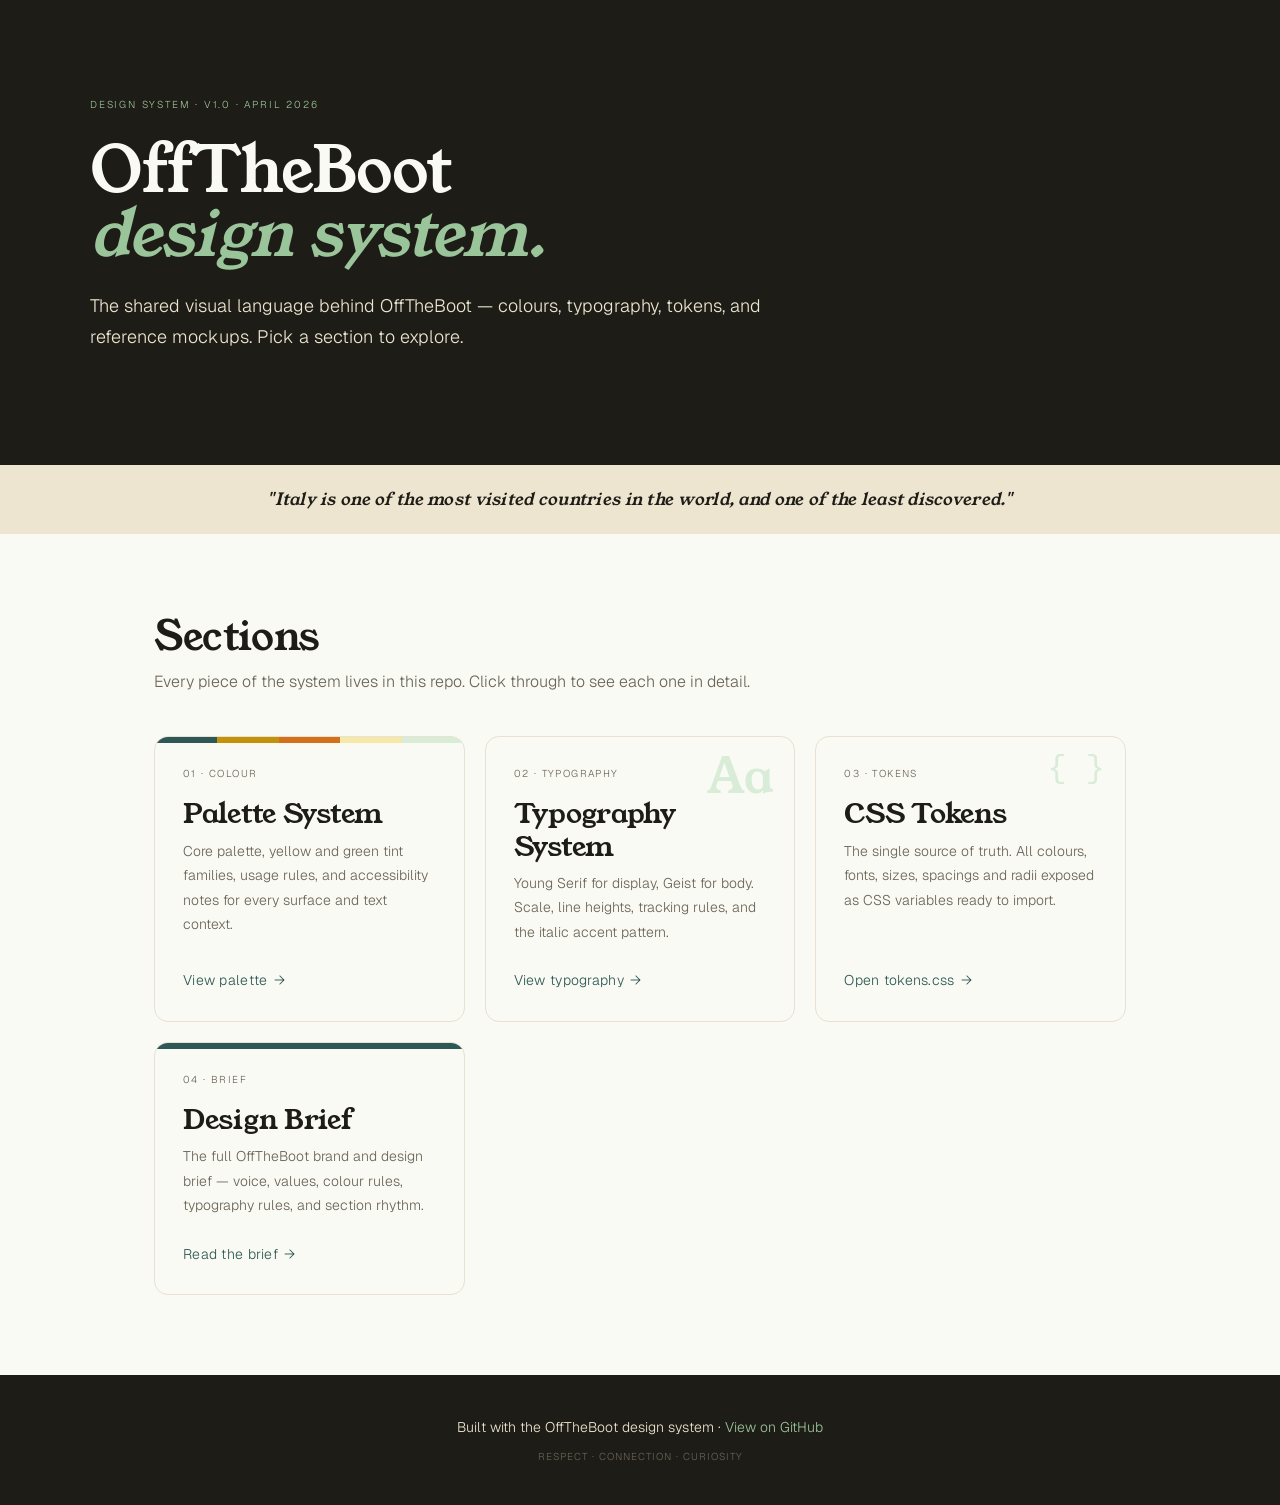
==== index.html @ 71ae461d "Add design system home page Simple landing page linking to palette, typography, tokens, and the desi" ====
<!DOCTYPE html>
<html lang="en">
<head>
<meta charset="UTF-8">
<meta name="viewport" content="width=device-width, initial-scale=1.0">
<title>OffTheBoot — Design System</title>
<link rel="stylesheet" href="tokens.css">
<style>
  *, *::before, *::after { box-sizing: border-box; margin: 0; padding: 0; }

  html { scroll-behavior: smooth; }

  body {
    font-family: var(--font-body);
    background: var(--color-bg);
    color: var(--color-ink);
    line-height: var(--lh-relaxed);
    font-size: var(--text-body);
    -webkit-font-smoothing: antialiased;
  }

  /* ── Header / Hero ── */
  .hero {
    background: var(--color-ink);
    color: var(--color-bg);
    padding: clamp(3rem, 8vw, 6rem) clamp(1.5rem, 5vw, 4rem) clamp(4rem, 10vw, 7rem);
  }

  .hero-inner {
    max-width: 1100px;
    margin: 0 auto;
  }

  .eyebrow {
    font-family: var(--font-body);
    font-size: var(--text-xs);
    text-transform: uppercase;
    letter-spacing: 0.18em;
    color: var(--color-green-meadow);
    margin-bottom: 1.5rem;
  }

  .hero h1 {
    font-family: var(--font-display);
    font-weight: 400;
    font-size: clamp(2.5rem, 6vw, var(--text-hero));
    line-height: var(--lh-tight);
    letter-spacing: -0.02em;
    margin-bottom: 1.5rem;
  }

  .hero h1 em {
    font-style: italic;
    color: var(--color-green-meadow);
  }

  .hero p {
    max-width: 60ch;
    color: var(--color-parchment);
    font-size: 1.125rem;
    line-height: var(--lh-relaxed);
  }

  /* ── Tagline strip ── */
  .strip {
    background: var(--color-parchment);
    padding: 1.25rem 1.5rem;
    text-align: center;
    font-size: var(--text-ui);
    color: var(--color-ink);
    letter-spacing: 0.02em;
  }

  .strip em {
    font-family: var(--font-display);
    font-style: italic;
    font-size: 1.05rem;
  }

  /* ── Sections grid ── */
  main {
    max-width: 1100px;
    margin: 0 auto;
    padding: clamp(3rem, 7vw, 5rem) clamp(1.5rem, 5vw, 4rem);
  }

  .section-head {
    margin-bottom: 2.5rem;
  }

  .section-head h2 {
    font-family: var(--font-display);
    font-weight: 400;
    font-size: var(--text-h1);
    line-height: var(--lh-snug);
    letter-spacing: -0.01em;
    margin-bottom: 0.5rem;
  }

  .section-head p {
    color: var(--color-muted);
    max-width: 60ch;
  }

  .grid {
    display: grid;
    grid-template-columns: repeat(auto-fill, minmax(280px, 1fr));
    gap: 1.25rem;
  }

  .card {
    display: flex;
    flex-direction: column;
    padding: 1.75rem;
    background: var(--color-bg);
    border: 1px solid var(--color-border);
    border-radius: 14px;
    color: inherit;
    text-decoration: none;
    transition: transform 0.18s ease, border-color 0.18s ease, background 0.18s ease;
    position: relative;
    overflow: hidden;
    min-height: 200px;
  }

  .card:hover {
    transform: translateY(-2px);
    border-color: var(--color-border-strong);
    background: #fff;
  }

  .card-tag {
    font-size: var(--text-xs);
    text-transform: uppercase;
    letter-spacing: 0.14em;
    color: var(--color-muted);
    margin-bottom: 1rem;
  }

  .card h3 {
    font-family: var(--font-display);
    font-weight: 400;
    font-size: var(--text-h2);
    line-height: var(--lh-snug);
    letter-spacing: -0.01em;
    margin-bottom: 0.5rem;
  }

  .card p {
    color: var(--color-muted);
    font-size: var(--text-ui);
    line-height: var(--lh-relaxed);
    margin-bottom: 1.5rem;
    flex-grow: 1;
  }

  .card-link {
    font-size: var(--text-ui);
    color: var(--color-primary);
    letter-spacing: 0.02em;
    display: inline-flex;
    align-items: center;
    gap: 0.4rem;
  }

  .card-link::after {
    content: "→";
    transition: transform 0.18s ease;
  }

  .card:hover .card-link::after {
    transform: translateX(3px);
  }

  /* Card swatches as visual accent */
  .card--palette::before {
    content: "";
    position: absolute;
    top: 0; left: 0; right: 0;
    height: 6px;
    background: linear-gradient(
      90deg,
      var(--color-primary) 0%,
      var(--color-primary) 20%,
      var(--color-accent) 20%,
      var(--color-accent) 40%,
      var(--color-cta) 40%,
      var(--color-cta) 60%,
      var(--color-yellow-wheat) 60%,
      var(--color-yellow-wheat) 80%,
      var(--color-green-sage) 80%,
      var(--color-green-sage) 100%
    );
  }

  .card--typography::before {
    content: "Aa";
    position: absolute;
    top: 1rem; right: 1.25rem;
    font-family: var(--font-display);
    font-size: 3rem;
    color: var(--color-green-sage);
    line-height: 1;
  }

  .card--mockup::before {
    content: "";
    position: absolute;
    top: 0; left: 0; right: 0;
    height: 6px;
    background: var(--color-cta);
  }

  .card--brief::before {
    content: "";
    position: absolute;
    top: 0; left: 0; right: 0;
    height: 6px;
    background: var(--color-primary);
  }

  .card--tokens::before {
    content: "{ }";
    position: absolute;
    top: 1rem; right: 1.25rem;
    font-family: ui-monospace, SFMono-Regular, Menlo, monospace;
    font-size: 2rem;
    color: var(--color-green-sage);
    line-height: 1;
  }

  /* ── Footer ── */
  footer {
    background: var(--color-ink);
    color: var(--color-parchment);
    padding: 2.5rem 1.5rem;
    text-align: center;
    font-size: var(--text-ui);
  }

  footer a {
    color: var(--color-green-meadow);
    text-decoration: none;
  }

  footer a:hover { text-decoration: underline; }

  footer .muted {
    color: var(--color-muted);
    display: block;
    margin-top: 0.5rem;
    font-size: var(--text-xs);
    letter-spacing: 0.1em;
    text-transform: uppercase;
  }
</style>
</head>
<body>

  <header class="hero">
    <div class="hero-inner">
      <div class="eyebrow">Design System · v1.0 · April 2026</div>
      <h1>OffTheBoot<br><em>design system.</em></h1>
      <p>The shared visual language behind OffTheBoot — colours, typography, tokens, and reference mockups. Pick a section to explore.</p>
    </div>
  </header>

  <div class="strip">
    <em>"Italy is one of the most visited countries in the world, and one of the least discovered."</em>
  </div>

  <main>
    <div class="section-head">
      <h2>Sections</h2>
      <p>Every piece of the system lives in this repo. Click through to see each one in detail.</p>
    </div>

    <div class="grid">

      <a class="card card--palette" href="palette_system.html">
        <span class="card-tag">01 · Colour</span>
        <h3>Palette System</h3>
        <p>Core palette, yellow and green tint families, usage rules, and accessibility notes for every surface and text context.</p>
        <span class="card-link">View palette</span>
      </a>

      <a class="card card--typography" href="typography_system.html">
        <span class="card-tag">02 · Typography</span>
        <h3>Typography System</h3>
        <p>Young Serif for display, Geist for body. Scale, line heights, tracking rules, and the italic accent pattern.</p>
        <span class="card-link">View typography</span>
      </a>

      <a class="card card--tokens" href="tokens.css">
        <span class="card-tag">03 · Tokens</span>
        <h3>CSS Tokens</h3>
        <p>The single source of truth. All colours, fonts, sizes, spacings and radii exposed as CSS variables ready to import.</p>
        <span class="card-link">Open tokens.css</span>
      </a>

      <a class="card card--brief" href="offtheboot-design-brief.md">
        <span class="card-tag">04 · Brief</span>
        <h3>Design Brief</h3>
        <p>The full OffTheBoot brand and design brief — voice, values, colour rules, typography rules, and section rhythm.</p>
        <span class="card-link">Read the brief</span>
      </a>

    </div>
  </main>

  <footer>
    Built with the OffTheBoot design system · <a href="https://github.com/cesarebed/boot-design-system">View on GitHub</a>
    <span class="muted">Respect · Connection · Curiosity</span>
  </footer>

</body>
</html>
---- tokens.css ----
/* ============================================================
   OffTheBoot — Design System Tokens v1.0
   Last updated: April 2026
   
   USAGE RULES:
   - Always use variables. Never hardcode hex values, font names,
     sizes, or spacing values directly in component files.
   - Changes to this file propagate automatically across the
     entire site. To update a colour, font, or spacing value,
     change it here only.
   - For Tailwind CSS: reference these via arbitrary values
     e.g. bg-[var(--color-primary)] or use the tailwind.config
     extensions below.
   ============================================================ */

@import url('https://fonts.googleapis.com/css2?family=Young+Serif:ital@0;1&family=Geist:wght@300;400;500;600;700&display=swap');

:root {

  /* ----------------------------------------------------------
     COLOURS — Core palette
     ---------------------------------------------------------- */

  --color-primary:        #2E5855;   /* Forest Teal — navbar, hero bg, primary buttons, footer accents */
  --color-accent:         #C4920A;   /* Stone Gold  — price/duration badges ONLY. Never as text on white */
  --color-cta:            #D4701A;   /* Terracotta  — primary CTA buttons ONLY. One per section max */
  --color-ink:            #1E1C16;   /* Ink         — all body text, headings, dark section backgrounds */
  --color-parchment:      #EDE5D0;   /* Parchment   — tagline strip, alternate surfaces, borders */
  --color-bg:             #FAFAF4;   /* Warm White  — page background. NEVER use pure #ffffff */
  --color-muted:          #6B6457;   /* Muted Ink   — secondary text, meta, placeholders */
  --color-border:         #E8E0D0;   /* Light border — card borders, dividers */
  --color-border-strong:  #DDD5C2;   /* Strong border — section dividers, input borders */

  /* ----------------------------------------------------------
     COLOURS — Yellow tints (backgrounds only, never as text)
     ---------------------------------------------------------- */

  --color-yellow-butter:  #FDF5CC;   /* Lightest — newsletter sections, subtle highlights */
  --color-yellow-straw:   #F8EDA0;   /* Light    — journal/blog section backgrounds */
  --color-yellow-wheat:   #F5E8A8;   /* Mid      — itinerary sections, CTA areas. Primary yellow bg */
  --color-yellow-pollen:  #EDD878;   /* Saturated — attention banners, featured callouts only */

  /* ----------------------------------------------------------
     COLOURS — Green tints (backgrounds only, never as text)
     ---------------------------------------------------------- */

  --color-green-mist:     #EAF3EC;   /* Lightest — category/style badge backgrounds */
  --color-green-sage:     #D8ECD8;   /* Light    — values/features section backgrounds */
  --color-green-fern:     #C0DEC0;   /* Mid      — card image placeholders, decorative elements */
  --color-green-meadow:   #9AC49A;   /* Saturated — graphic accents, hero italic accent colour */

  /* ----------------------------------------------------------
     TYPOGRAPHY — Families
     ---------------------------------------------------------- */

  --font-display:   'Young Serif', Georgia, serif;
  --font-body:      'Geist', system-ui, -apple-system, sans-serif;

  /* ----------------------------------------------------------
     TYPOGRAPHY — Scale
     Use clamp() in components for fluid sizing where needed.
     ---------------------------------------------------------- */

  --text-hero:      4rem;       /* 64px — hero display. One use per page */
  --text-h1:        2.5rem;     /* 40px — major section headings */
  --text-h2:        1.75rem;    /* 28px — sub-section, card titles, blog post titles */
  --text-h3:        1.25rem;    /* 20px — accent headings, always italic, always Forest Teal */
  --text-body:      1rem;       /* 16px — all body copy */
  --text-ui:        0.875rem;   /* 14px — nav links, UI elements, card metadata */
  --text-label:     0.75rem;    /* 12px — button text, overlines */
  --text-xs:        0.625rem;   /* 10px — section eyebrows, badge text, timestamps */

  /* ----------------------------------------------------------
     TYPOGRAPHY — Line heights
     ---------------------------------------------------------- */

  --lh-tight:       1.0;        /* Hero display titles */
  --lh-snug:        1.15;       /* H1, H2, section titles */
  --lh-normal:      1.5;        /* UI elements, nav */
  --lh-relaxed:     1.75;       /* Body copy, descriptions */
  --lh-loose:       1.9;        /* Blog post body, long-form */

  /* ----------------------------------------------------------
     TYPOGRAPHY — Letter spacing
     ---------------------------------------------------------- */

  --ls-tight:       -0.02em;    /* Hero, H1 — tighten large Young Serif */
  --ls-snug:        -0.01em;    /* H2 — slight tightening */
  --ls-normal:      0em;        /* Body, UI — default */
  --ls-wide:        0.10em;     /* Button labels, CTA text */
  --ls-wider:       0.16em;     /* Eyebrows, section labels, small uppercase */
  --ls-widest:      0.20em;     /* Hero eyebrow overlines */

  /* ----------------------------------------------------------
     TYPOGRAPHY — Font weights (Geist only)
     Young Serif is always weight 400 — no exceptions.
     ---------------------------------------------------------- */

  --fw-light:       300;        /* Body text, descriptions, footer links */
  --fw-regular:     400;        /* Nav links, general UI text */
  --fw-medium:      500;        /* Card metadata, secondary UI */
  --fw-semibold:    600;        /* Buttons, emphasis text */
  --fw-bold:        700;        /* Labels, badges, eyebrows */

  /* ----------------------------------------------------------
     SPACING — Consistent vertical rhythm
     ---------------------------------------------------------- */

  --space-1:        0.25rem;    /*  4px */
  --space-2:        0.5rem;     /*  8px */
  --space-3:        0.75rem;    /* 12px */
  --space-4:        1rem;       /* 16px */
  --space-5:        1.25rem;    /* 20px */
  --space-6:        1.5rem;     /* 24px */
  --space-8:        2rem;       /* 32px */
  --space-10:       2.5rem;     /* 40px */
  --space-12:       3rem;       /* 48px */
  --space-16:       4rem;       /* 64px */
  --space-20:       5rem;       /* 80px */
  --space-24:       6rem;       /* 96px */

  /* ----------------------------------------------------------
     LAYOUT
     ---------------------------------------------------------- */

  --container-max:  1120px;     /* Max width for .container */
  --container-px:   2.5rem;     /* Horizontal padding on .container */
  --navbar-height:  60px;       /* Fixed navbar height */

  /* ----------------------------------------------------------
     BORDERS & RADIUS
     ---------------------------------------------------------- */

  --radius-sm:      3px;        /* Buttons, badges, tags */
  --radius-md:      4px;        /* Cards, inputs */
  --radius-lg:      8px;        /* Larger cards, modals */
  --radius-xl:      12px;       /* Feature blocks */

  /* ----------------------------------------------------------
     SHADOWS
     ---------------------------------------------------------- */

  --shadow-sm:      0 2px 8px rgba(30, 28, 22, 0.06);
  --shadow-md:      0 6px 24px rgba(30, 28, 22, 0.08);
  --shadow-lg:      0 12px 40px rgba(30, 28, 22, 0.10);
  --shadow-float:   0 4px 24px rgba(30, 28, 22, 0.12);  /* Floating cards */

  /* ----------------------------------------------------------
     TRANSITIONS
     ---------------------------------------------------------- */

  --transition-fast:    0.12s ease;
  --transition-normal:  0.18s ease;
  --transition-slow:    0.28s ease;

}

/* ============================================================
   BASE STYLES
   ============================================================ */

*,
*::before,
*::after {
  box-sizing: border-box;
  margin: 0;
  padding: 0;
}

html {
  scroll-behavior: smooth;
  -webkit-text-size-adjust: 100%;
}

body {
  font-family: var(--font-body);
  font-weight: var(--fw-light);
  font-size: var(--text-body);
  line-height: var(--lh-relaxed);
  color: var(--color-ink);
  background-color: var(--color-bg);
  -webkit-font-smoothing: antialiased;
  -moz-osx-font-smoothing: grayscale;
}

/* All headings use the display font */
h1, h2, h3, h4, h5, h6 {
  font-family: var(--font-display);
  font-weight: 400;             /* Young Serif has one weight */
  line-height: var(--lh-snug);
}

h1 { font-size: var(--text-h1); letter-spacing: var(--ls-tight); }
h2 { font-size: var(--text-h2); letter-spacing: var(--ls-snug); }
h3 { font-size: var(--text-h3); letter-spacing: var(--ls-normal); }

p {
  font-family: var(--font-body);
  font-weight: var(--fw-light);
  line-height: var(--lh-relaxed);
  color: var(--color-muted);
}

a {
  color: inherit;
  text-decoration: none;
}

img, video {
  display: block;
  max-width: 100%;
}

/* ============================================================
   LAYOUT UTILITIES
   ============================================================ */

.container {
  max-width: var(--container-max);
  margin: 0 auto;
  padding: 0 var(--container-px);
}

/* ============================================================
   TYPOGRAPHY UTILITIES
   ============================================================ */

/* Display — hero only */
.text-display {
  font-family: var(--font-display);
  font-size: var(--text-hero);
  line-height: var(--lh-tight);
  letter-spacing: var(--ls-tight);
  font-weight: 400;
}

/* Eyebrow / overline — always Geist, always uppercase */
.text-eyebrow {
  font-family: var(--font-body);
  font-size: var(--text-xs);
  font-weight: var(--fw-bold);
  letter-spacing: var(--ls-wider);
  text-transform: uppercase;
  color: var(--color-muted);
  display: flex;
  align-items: center;
  gap: 10px;
}
.text-eyebrow::before {
  content: '';
  display: inline-block;
  width: 20px;
  height: 1px;
  background: currentColor;
  flex-shrink: 0;
}

/* Italic accent — H3 style, always Forest Teal */
.text-accent {
  font-family: var(--font-display);
  font-size: var(--text-h3);
  font-style: italic;
  color: var(--color-primary);
  line-height: var(--lh-snug);
}

/* ============================================================
   COMPONENT UTILITIES
   ============================================================ */

/* Buttons */
.btn {
  display: inline-flex;
  align-items: center;
  gap: 7px;
  font-family: var(--font-body);
  font-size: var(--text-label);
  font-weight: var(--fw-semibold);
  letter-spacing: var(--ls-wide);
  text-transform: uppercase;
  padding: 13px 26px;
  border-radius: var(--radius-sm);
  border: none;
  cursor: pointer;
  text-decoration: none;
  transition: all var(--transition-normal);
  white-space: nowrap;
}

.btn-cta {
  background: var(--color-cta);
  color: white;
}
.btn-cta:hover {
  background: #c0621f;
  transform: translateY(-1px);
}

.btn-primary {
  background: var(--color-primary);
  color: white;
}
.btn-primary:hover {
  background: #244845;
  transform: translateY(-1px);
}

.btn-outline {
  background: transparent;
  color: var(--color-ink);
  border: 1.5px solid var(--color-border-strong);
}
.btn-outline:hover {
  border-color: var(--color-ink);
}

.btn-ghost {
  background: transparent;
  color: var(--color-muted);
  padding: 13px 0;
  border: none;
  border-radius: 0;
  border-bottom: 1px solid var(--color-border);
}
.btn-ghost:hover {
  color: var(--color-ink);
  border-color: var(--color-ink);
}

/* Badges */
.badge {
  display: inline-flex;
  align-items: center;
  padding: 3px 9px;
  border-radius: var(--radius-sm);
  font-family: var(--font-body);
  font-size: var(--text-xs);
  font-weight: var(--fw-bold);
  letter-spacing: 0.06em;
  text-transform: uppercase;
}

.badge-category {
  background: var(--color-green-mist);
  color: var(--color-primary);
}

.badge-price {
  background: var(--color-accent);
  color: var(--color-ink);
}

/* ============================================================
   TAILWIND CONFIG EXTENSION
   Add this to tailwind.config.ts to use tokens as Tailwind classes
   ============================================================

   import type { Config } from 'tailwindcss'
   
   const config: Config = {
     theme: {
       extend: {
         colors: {
           primary:    'var(--color-primary)',
           accent:     'var(--color-accent)',
           cta:        'var(--color-cta)',
           ink:        'var(--color-ink)',
           parchment:  'var(--color-parchment)',
           'warm-white': 'var(--color-bg)',
           muted:      'var(--color-muted)',
           'yellow-wheat':  'var(--color-yellow-wheat)',
           'yellow-butter': 'var(--color-yellow-butter)',
           'green-sage':    'var(--color-green-sage)',
           'green-mist':    'var(--color-green-mist)',
         },
         fontFamily: {
           display: 'var(--font-display)',
           body:    'var(--font-body)',
         },
         borderRadius: {
           sm: 'var(--radius-sm)',
           md: 'var(--radius-md)',
           lg: 'var(--radius-lg)',
         },
         spacing: {
           '18': '4.5rem',
           '22': '5.5rem',
         },
         maxWidth: {
           container: 'var(--container-max)',
         },
       },
     },
   }
   
   export default config

   ============================================================ */
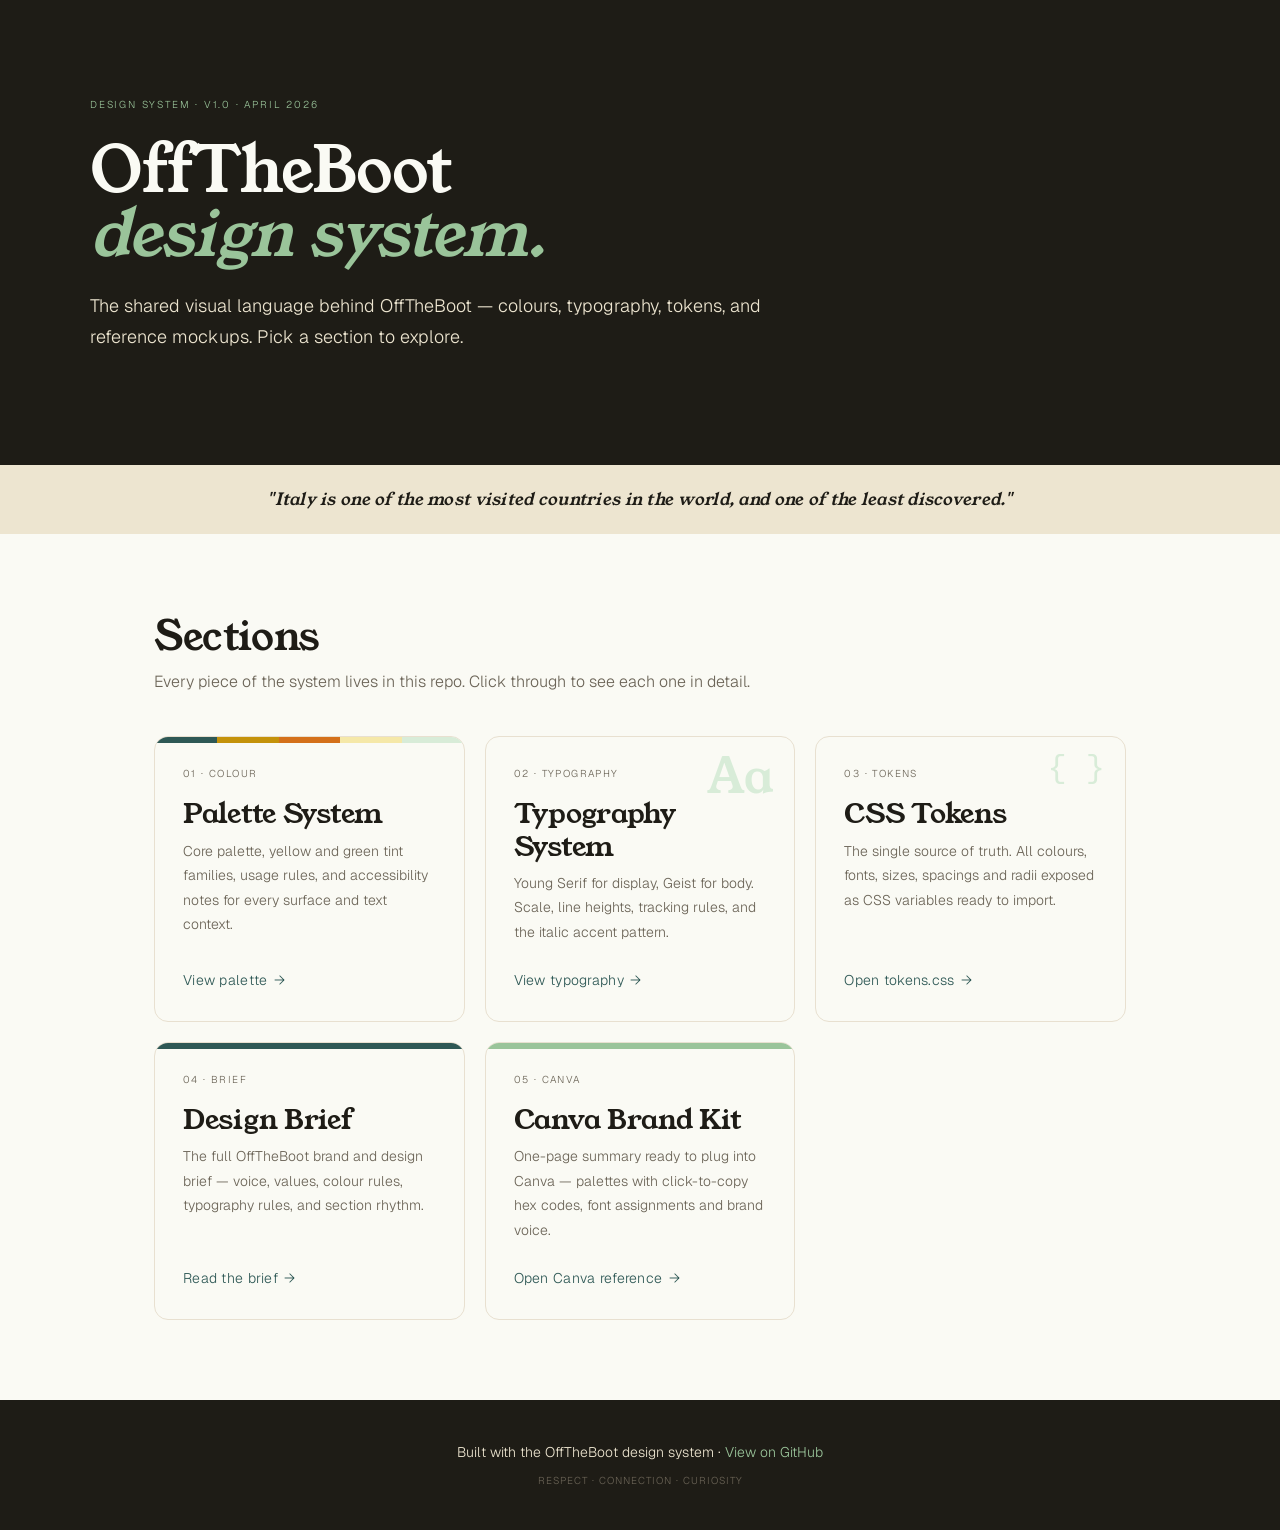
==== commit 82374eab: "Add Canva Brand Kit reference page One-page summary with everything needed to set up OffTheBoot as a" ====
--- a/index.html
+++ b/index.html
@@ -229,6 +229,14 @@
     line-height: 1;
   }
 
+  .card--canva::before {
+    content: "";
+    position: absolute;
+    top: 0; left: 0; right: 0;
+    height: 6px;
+    background: var(--color-green-meadow);
+  }
+
   /* ── Footer ── */
   footer {
     background: var(--color-ink);
@@ -305,6 +313,13 @@
         <span class="card-link">Read the brief</span>
       </a>
 
+      <a class="card card--canva" href="canva-brand-kit.html">
+        <span class="card-tag">05 · Canva</span>
+        <h3>Canva Brand Kit</h3>
+        <p>One-page summary ready to plug into Canva — palettes with click-to-copy hex codes, font assignments and brand voice.</p>
+        <span class="card-link">Open Canva reference</span>
+      </a>
+
     </div>
   </main>
 
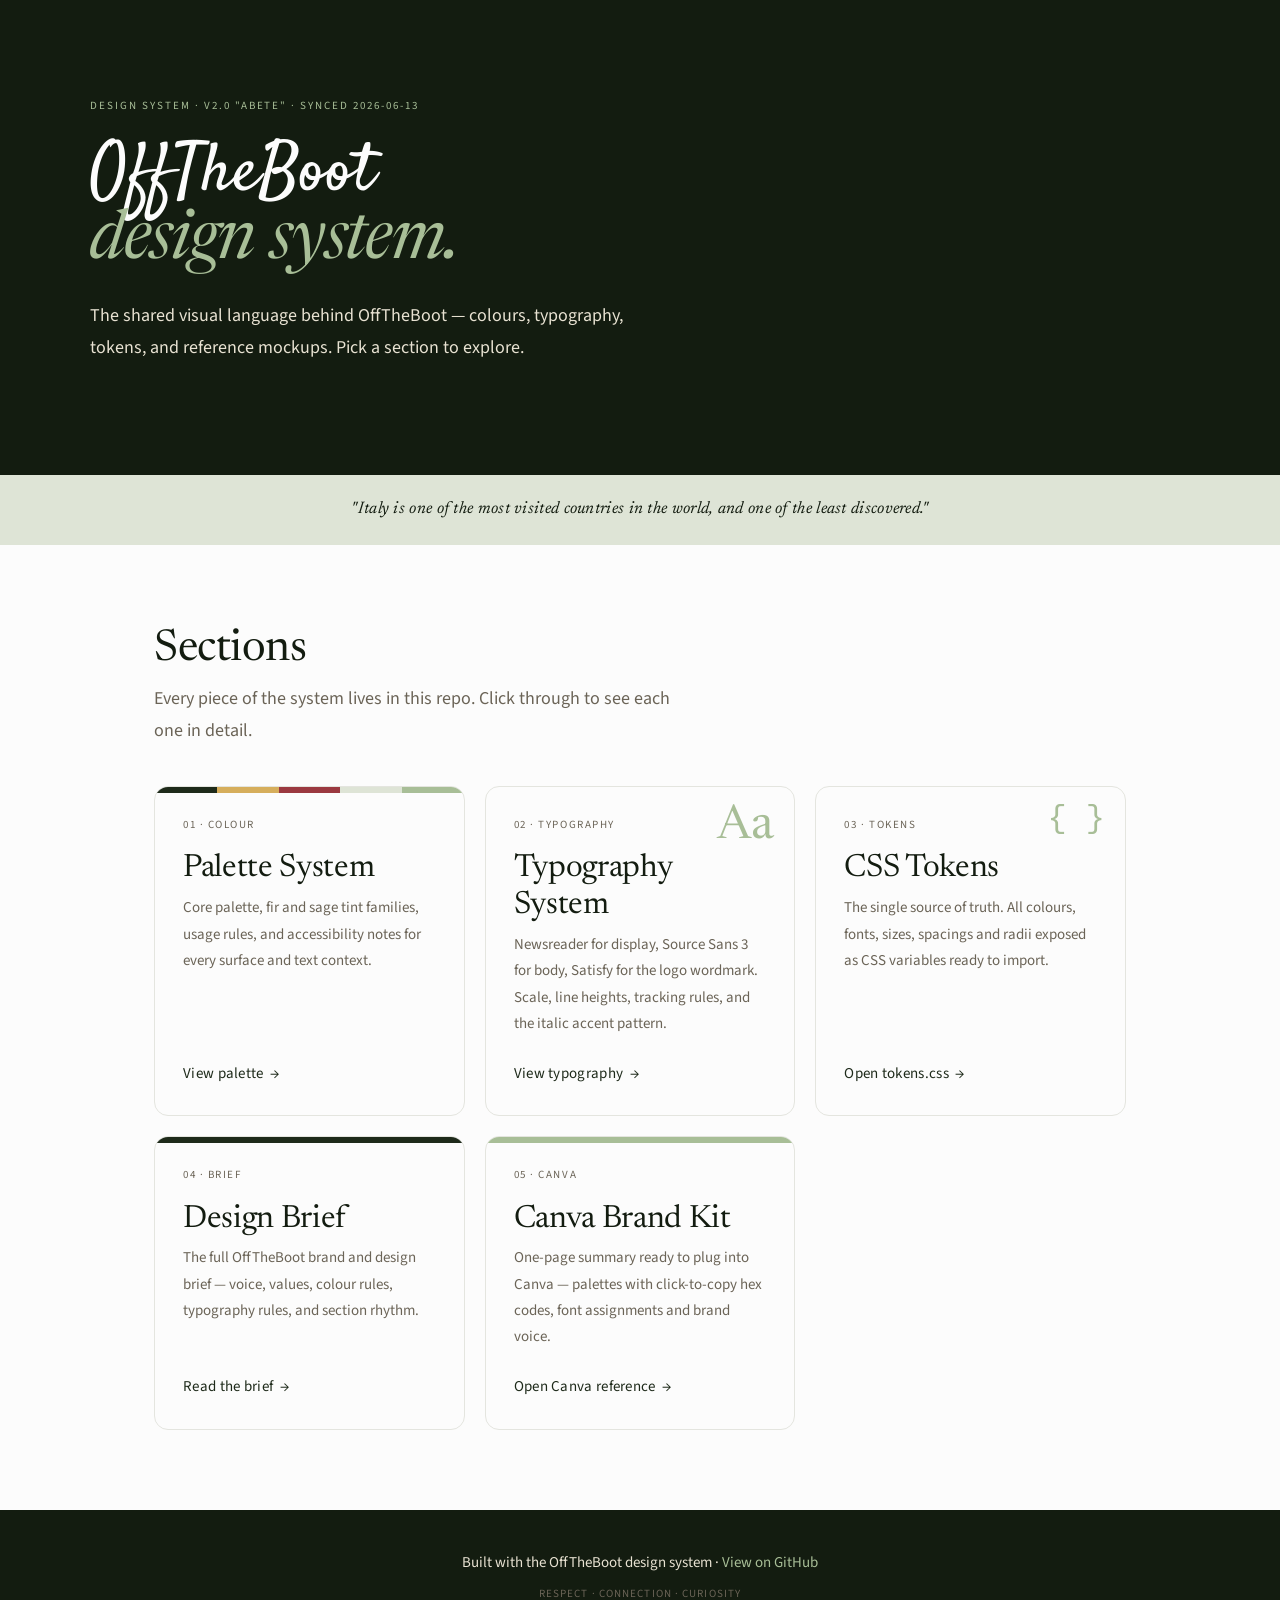
==== commit e46be18b: "Sync design system to live site — Abete palette + Newsreader/Source Sans 3/Satisfy Aligns the whole " ====
--- a/index.html
+++ b/index.html
@@ -3,6 +3,7 @@
 <head>
 <meta charset="UTF-8">
 <meta name="viewport" content="width=device-width, initial-scale=1.0">
+<meta name="robots" content="noindex, nofollow">
 <title>OffTheBoot — Design System</title>
 <link rel="stylesheet" href="tokens.css">
 <style>
@@ -36,7 +37,7 @@
     font-size: var(--text-xs);
     text-transform: uppercase;
     letter-spacing: 0.18em;
-    color: var(--color-green-meadow);
+    color: var(--color-teal-soft);
     margin-bottom: 1.5rem;
   }
 
@@ -51,7 +52,13 @@
 
   .hero h1 em {
     font-style: italic;
-    color: var(--color-green-meadow);
+    color: var(--color-teal-soft);
+  }
+
+  .logo-wordmark {
+    font-family: 'Satisfy', cursive;
+    font-weight: 400;
+    font-style: normal;
   }
 
   .hero p {
@@ -63,7 +70,7 @@
 
   /* ── Tagline strip ── */
   .strip {
-    background: var(--color-parchment);
+    background: var(--color-teal-pale);
     padding: 1.25rem 1.5rem;
     text-align: center;
     font-size: var(--text-ui);
@@ -126,7 +133,7 @@
   .card:hover {
     transform: translateY(-2px);
     border-color: var(--color-border-strong);
-    background: #fff;
+    background: var(--color-bg);
   }
 
   .card-tag {
@@ -186,10 +193,10 @@
       var(--color-accent) 40%,
       var(--color-cta) 40%,
       var(--color-cta) 60%,
-      var(--color-yellow-wheat) 60%,
-      var(--color-yellow-wheat) 80%,
-      var(--color-green-sage) 80%,
-      var(--color-green-sage) 100%
+      var(--color-teal-pale) 60%,
+      var(--color-teal-pale) 80%,
+      var(--color-teal-soft) 80%,
+      var(--color-teal-soft) 100%
     );
   }
 
@@ -199,7 +206,7 @@
     top: 1rem; right: 1.25rem;
     font-family: var(--font-display);
     font-size: 3rem;
-    color: var(--color-green-sage);
+    color: var(--color-teal-soft);
     line-height: 1;
   }
 
@@ -225,7 +232,7 @@
     top: 1rem; right: 1.25rem;
     font-family: ui-monospace, SFMono-Regular, Menlo, monospace;
     font-size: 2rem;
-    color: var(--color-green-sage);
+    color: var(--color-teal-soft);
     line-height: 1;
   }
 
@@ -234,7 +241,7 @@
     position: absolute;
     top: 0; left: 0; right: 0;
     height: 6px;
-    background: var(--color-green-meadow);
+    background: var(--color-teal-soft);
   }
 
   /* ── Footer ── */
@@ -247,7 +254,7 @@
   }
 
   footer a {
-    color: var(--color-green-meadow);
+    color: var(--color-teal-soft);
     text-decoration: none;
   }
 
@@ -267,8 +274,8 @@
 
   <header class="hero">
     <div class="hero-inner">
-      <div class="eyebrow">Design System · v1.0 · April 2026</div>
-      <h1>OffTheBoot<br><em>design system.</em></h1>
+      <div class="eyebrow">Design System · v2.0 "Abete" · Synced 2026-06-13</div>
+      <h1><span class="logo-wordmark">OffTheBoot</span><br><em>design system.</em></h1>
       <p>The shared visual language behind OffTheBoot — colours, typography, tokens, and reference mockups. Pick a section to explore.</p>
     </div>
   </header>
@@ -288,14 +295,14 @@
       <a class="card card--palette" href="palette_system.html">
         <span class="card-tag">01 · Colour</span>
         <h3>Palette System</h3>
-        <p>Core palette, yellow and green tint families, usage rules, and accessibility notes for every surface and text context.</p>
+        <p>Core palette, fir and sage tint families, usage rules, and accessibility notes for every surface and text context.</p>
         <span class="card-link">View palette</span>
       </a>
 
       <a class="card card--typography" href="typography_system.html">
         <span class="card-tag">02 · Typography</span>
         <h3>Typography System</h3>
-        <p>Young Serif for display, Geist for body. Scale, line heights, tracking rules, and the italic accent pattern.</p>
+        <p>Newsreader for display, Source Sans 3 for body, Satisfy for the logo wordmark. Scale, line heights, tracking rules, and the italic accent pattern.</p>
         <span class="card-link">View typography</span>
       </a>
 
--- a/tokens.css
+++ b/tokens.css
@@ -1,7 +1,9 @@
 /* ============================================================
-   OffTheBoot — Design System Tokens v1.0
-   Last updated: April 2026
-   
+   OffTheBoot — Design System Tokens v2.0 ("Abete")
+   Last synced with the live site: 2026-06-13
+   (v1 "Forest Teal" archived in the boot-website repo at
+   .superdesign/design-system-v1-teal-reference.md)
+
    USAGE RULES:
    - Always use variables. Never hardcode hex values, font names,
      sizes, or spacing values directly in component files.
@@ -11,64 +13,63 @@
    - For Tailwind CSS: reference these via arbitrary values
      e.g. bg-[var(--color-primary)] or use the tailwind.config
      extensions below.
-   ============================================================ */
-
-@import url('https://fonts.googleapis.com/css2?family=Young+Serif:ital@0;1&family=Geist:wght@300;400;500;600;700&display=swap');
+   - In the live Next.js site, fonts are loaded via `next/font/google`
+     in `app/layout.tsx`. Strip the @import below when porting these
+     tokens into `globals.css`.
+   ============================================================ */
+
+@import url('https://fonts.googleapis.com/css2?family=Newsreader:ital,wght@0,600;1,600&family=Source+Sans+3:ital,wght@0,400;0,500;0,600;0,700;1,400&family=Satisfy&display=swap');
 
 :root {
 
   /* ----------------------------------------------------------
-     COLOURS — Core palette
-     ---------------------------------------------------------- */
-
-  --color-primary:        #2E5855;   /* Forest Teal — navbar, hero bg, primary buttons, footer accents */
-  --color-accent:         #C4920A;   /* Stone Gold  — price/duration badges ONLY. Never as text on white */
-  --color-cta:            #D4701A;   /* Terracotta  — primary CTA buttons ONLY. One per section max */
-  --color-ink:            #1E1C16;   /* Ink         — all body text, headings, dark section backgrounds */
-  --color-parchment:      #EDE5D0;   /* Parchment   — tagline strip, alternate surfaces, borders */
-  --color-bg:             #FAFAF4;   /* Warm White  — page background. NEVER use pure #ffffff */
-  --color-muted:          #6B6457;   /* Muted Ink   — secondary text, meta, placeholders */
-  --color-border:         #E8E0D0;   /* Light border — card borders, dividers */
-  --color-border-strong:  #DDD5C2;   /* Strong border — section dividers, input borders */
-
-  /* ----------------------------------------------------------
-     COLOURS — Yellow tints (backgrounds only, never as text)
-     ---------------------------------------------------------- */
-
-  --color-yellow-butter:  #FDF5CC;   /* Lightest — newsletter sections, subtle highlights */
-  --color-yellow-straw:   #F8EDA0;   /* Light    — journal/blog section backgrounds */
-  --color-yellow-wheat:   #F5E8A8;   /* Mid      — itinerary sections, CTA areas. Primary yellow bg */
-  --color-yellow-pollen:  #EDD878;   /* Saturated — attention banners, featured callouts only */
-
-  /* ----------------------------------------------------------
-     COLOURS — Green tints (backgrounds only, never as text)
-     ---------------------------------------------------------- */
-
-  --color-green-mist:     #EAF3EC;   /* Lightest — category/style badge backgrounds */
-  --color-green-sage:     #D8ECD8;   /* Light    — values/features section backgrounds */
-  --color-green-fern:     #C0DEC0;   /* Mid      — card image placeholders, decorative elements */
-  --color-green-meadow:   #9AC49A;   /* Saturated — graphic accents, hero italic accent colour */
+     COLOURS — Core palette ("Abete")
+     ---------------------------------------------------------- */
+
+  --color-primary:        #1E2A1A;   /* Abete      — dark fir green: structural, dark strips, primary buttons */
+  --color-accent:         #D6AE5C;   /* Oro        — gold, price/duration badges ONLY. Never as text on white */
+  --color-cta:            #9B3940;   /* Bordeaux   — CTA buttons ONLY. One per section max (hover #7E2E34) */
+  --color-ink:            #131C10;   /* Nero bosco — all body text + darkest section backgrounds, footer */
+  --color-parchment:      #E8E2D2;   /* Lino       — CREAM TEXT ON DARK ONLY. Never a surface/background */
+  --color-bg:             #FCFCFC;   /* Off-white  — page background + light sections. Not pure #ffffff */
+  --color-muted:          #6B6457;   /* Muted      — secondary text, meta, placeholders */
+  --color-border:         #E4E5DF;   /* Light border — card borders, dividers */
+  --color-border-strong:  #D6D7CF;   /* Strong border — section dividers, input borders */
+
+  /* ----------------------------------------------------------
+     COLOURS — Fir / sage tints (light surfaces & accents)
+     Token names kept as --color-teal-* in code to avoid churn;
+     values are fir/sage. Yellow & green tints are RETIRED.
+     ---------------------------------------------------------- */
+
+  --color-teal-mist:      #E6EADB;   /* Lightest fir — badge bg, step-number circles, image placeholders */
+  --color-teal-pale:      #DEE4D6;   /* Light fir surface — light section backgrounds, newsletter, blog TL;DR */
+  --color-teal-soft:      #A8BE97;   /* Sage — accents on dark backgrounds (hero italic, dots, dark-CTA accent) */
+
+  /* Beige note: the ONLY warm-beige surface is the "Plan my trip"
+     strip, which uses --color-parchment (Lino) as its background. */
 
   /* ----------------------------------------------------------
      TYPOGRAPHY — Families
      ---------------------------------------------------------- */
 
-  --font-display:   'Young Serif', Georgia, serif;
-  --font-body:      'Geist', system-ui, -apple-system, sans-serif;
-
-  /* ----------------------------------------------------------
-     TYPOGRAPHY — Scale
+  --font-display:   'Newsreader', Georgia, serif;            /* headings, stat numbers — weight 600 */
+  --font-body:      'Source Sans 3', system-ui, -apple-system, sans-serif;
+  --font-logo:      'Satisfy', 'Brush Script MT', cursive;   /* Logo wordmark ONLY — use via .logo-wordmark */
+
+  /* ----------------------------------------------------------
+     TYPOGRAPHY — Scale (bumped one notch, 2026-06)
      Use clamp() in components for fluid sizing where needed.
      ---------------------------------------------------------- */
 
-  --text-hero:      4rem;       /* 64px — hero display. One use per page */
-  --text-h1:        2.5rem;     /* 40px — major section headings */
-  --text-h2:        1.75rem;    /* 28px — sub-section, card titles, blog post titles */
-  --text-h3:        1.25rem;    /* 20px — accent headings, always italic, always Forest Teal */
-  --text-body:      1rem;       /* 16px — all body copy */
-  --text-ui:        0.875rem;   /* 14px — nav links, UI elements, card metadata */
-  --text-label:     0.75rem;    /* 12px — button text, overlines */
-  --text-xs:        0.625rem;   /* 10px — section eyebrows, badge text, timestamps */
+  --text-hero:      4.25rem;    /* 68px — hero display. One use per page */
+  --text-h1:        2.75rem;    /* 44px — major section headings */
+  --text-h2:        2rem;       /* 32px — sub-section, card titles, blog post titles */
+  --text-h3:        1.375rem;   /* 22px — accent headings, always italic, in --color-primary */
+  --text-body:      1.0625rem;  /* 17px — all body copy */
+  --text-ui:        0.9375rem;  /* 15px — nav links, UI elements, card metadata */
+  --text-label:     0.8125rem;  /* 13px — button text, overlines */
+  --text-xs:        0.6875rem;  /* 11px — section eyebrows, badge text, timestamps */
 
   /* ----------------------------------------------------------
      TYPOGRAPHY — Line heights
@@ -84,7 +85,7 @@
      TYPOGRAPHY — Letter spacing
      ---------------------------------------------------------- */
 
-  --ls-tight:       -0.02em;    /* Hero, H1 — tighten large Young Serif */
+  --ls-tight:       -0.02em;    /* Hero, H1 — tighten large display type */
   --ls-snug:        -0.01em;    /* H2 — slight tightening */
   --ls-normal:      0em;        /* Body, UI — default */
   --ls-wide:        0.10em;     /* Button labels, CTA text */
@@ -92,11 +93,14 @@
   --ls-widest:      0.20em;     /* Hero eyebrow overlines */
 
   /* ----------------------------------------------------------
-     TYPOGRAPHY — Font weights (Geist only)
-     Young Serif is always weight 400 — no exceptions.
-     ---------------------------------------------------------- */
-
-  --fw-light:       300;        /* Body text, descriptions, footer links */
+     TYPOGRAPHY — Font weights (Source Sans 3 body font)
+     Newsreader (display) is always weight 600 — no exceptions.
+     Satisfy is logo-only at weight 400.
+     Source Sans 3 has a 300 cut, but it is intentionally NOT
+     loaded — --fw-light maps to 400 as the lightest body weight.
+     ---------------------------------------------------------- */
+
+  --fw-light:       400;        /* Body text, descriptions, footer links */
   --fw-regular:     400;        /* Nav links, general UI text */
   --fw-medium:      500;        /* Card metadata, secondary UI */
   --fw-semibold:    600;        /* Buttons, emphasis text */
@@ -125,13 +129,13 @@
 
   --container-max:  1120px;     /* Max width for .container */
   --container-px:   2.5rem;     /* Horizontal padding on .container */
-  --navbar-height:  60px;       /* Fixed navbar height */
+  --navbar-height:  84px;       /* Navbar height (desktop; 70px mobile) */
 
   /* ----------------------------------------------------------
      BORDERS & RADIUS
      ---------------------------------------------------------- */
 
-  --radius-sm:      3px;        /* Buttons, badges, tags */
+  --radius-sm:      3px;        /* Incidental small UI only — buttons & cards are squared (radius 0) */
   --radius-md:      4px;        /* Cards, inputs */
   --radius-lg:      8px;        /* Larger cards, modals */
   --radius-xl:      12px;       /* Feature blocks */
@@ -186,7 +190,7 @@
 /* All headings use the display font */
 h1, h2, h3, h4, h5, h6 {
   font-family: var(--font-display);
-  font-weight: 400;             /* Young Serif has one weight */
+  font-weight: 600;             /* Newsreader display weight */
   line-height: var(--lh-snug);
 }
 
@@ -231,10 +235,11 @@
   font-size: var(--text-hero);
   line-height: var(--lh-tight);
   letter-spacing: var(--ls-tight);
-  font-weight: 400;
-}
-
-/* Eyebrow / overline — always Geist, always uppercase */
+  font-weight: 600;
+}
+
+/* Eyebrow / overline — always body font, always uppercase.
+   (Used on inner pages; the homepage no longer uses eyebrows.) */
 .text-eyebrow {
   font-family: var(--font-body);
   font-size: var(--text-xs);
@@ -255,7 +260,7 @@
   flex-shrink: 0;
 }
 
-/* Italic accent — H3 style, always Forest Teal */
+/* Italic accent — H3 style, in --color-primary (Abete) */
 .text-accent {
   font-family: var(--font-display);
   font-size: var(--text-h3);
@@ -264,67 +269,82 @@
   line-height: var(--lh-snug);
 }
 
+/* Logo wordmark — Satisfy script, weight 400.
+   Use ONLY for the OffTheBoot wordmark in navbar + footer. */
+.logo-wordmark {
+  font-family: var(--font-logo);
+  font-weight: 400;
+  font-style: normal;
+  letter-spacing: 0;
+  line-height: 1;
+}
+
 /* ============================================================
    COMPONENT UTILITIES
    ============================================================ */
 
-/* Buttons */
+/* Buttons — squared, 2px border, hover inverts fill to outline.
+   Never pills/rounded. */
 .btn {
   display: inline-flex;
   align-items: center;
-  gap: 7px;
+  gap: 8px;
   font-family: var(--font-body);
   font-size: var(--text-label);
   font-weight: var(--fw-semibold);
   letter-spacing: var(--ls-wide);
   text-transform: uppercase;
   padding: 13px 26px;
-  border-radius: var(--radius-sm);
-  border: none;
+  border-radius: 0;            /* squared house style — never pills/rounded */
+  border: 2px solid transparent;
   cursor: pointer;
   text-decoration: none;
   transition: all var(--transition-normal);
   white-space: nowrap;
+  line-height: 1.2;
 }
 
 .btn-cta {
   background: var(--color-cta);
   color: white;
-}
-.btn-cta:hover {
-  background: #c0621f;
-  transform: translateY(-1px);
+  border-color: var(--color-cta);
+}
+.btn-cta:hover {            /* fill drops out, outline remains */
+  background: transparent;
+  color: var(--color-cta);
 }
 
 .btn-primary {
   background: var(--color-primary);
   color: white;
+  border-color: var(--color-primary);
 }
 .btn-primary:hover {
-  background: #244845;
-  transform: translateY(-1px);
+  background: transparent;
+  color: var(--color-primary);
 }
 
 .btn-outline {
   background: transparent;
   color: var(--color-ink);
-  border: 1.5px solid var(--color-border-strong);
+  border-color: var(--color-ink);
 }
 .btn-outline:hover {
-  border-color: var(--color-ink);
+  background: var(--color-ink);
+  color: var(--color-bg);
 }
 
 .btn-ghost {
   background: transparent;
-  color: var(--color-muted);
-  padding: 13px 0;
+  color: var(--color-ink);
+  font-weight: var(--fw-bold);
+  padding: 6px 0;
   border: none;
   border-radius: 0;
-  border-bottom: 1px solid var(--color-border);
+  border-bottom: 2px solid var(--color-ink);
 }
 .btn-ghost:hover {
-  color: var(--color-ink);
-  border-color: var(--color-ink);
+  opacity: 0.6;
 }
 
 /* Badges */
@@ -341,7 +361,7 @@
 }
 
 .badge-category {
-  background: var(--color-green-mist);
+  background: var(--color-teal-mist);
   color: var(--color-primary);
 }
 
@@ -351,12 +371,69 @@
 }
 
 /* ============================================================
+   SECTION PRIMITIVES — canonical backgrounds for page sections
+   The live site alternates light & dark so two adjacent
+   sections never share a background.
+   ============================================================ */
+
+.section            { padding: 5.5rem 0; }
+.section-warm       { background: var(--color-bg); }
+.section-teal-pale  { background: var(--color-teal-pale); }
+.section-parchment  { background: var(--color-teal-pale); }
+.section-ink        { background: var(--color-ink); color: var(--color-parchment); }
+.section-primary    { background: var(--color-primary); color: var(--color-parchment); }
+
+.section-header { margin-bottom: 3rem; max-width: 700px; }
+.section-header.center {
+  margin-left: auto;
+  margin-right: auto;
+  text-align: center;
+}
+
+.section-title {
+  font-family: var(--font-display);
+  font-size: var(--text-h1);
+  line-height: var(--lh-snug);
+  letter-spacing: var(--ls-snug);
+  color: var(--color-ink);
+  font-weight: 600;
+}
+.section-ink .section-title,
+.section-primary .section-title { color: var(--color-parchment); }
+
+.section-lead {
+  font-family: var(--font-body);
+  font-weight: var(--fw-light);
+  font-size: 1.125rem;
+  line-height: var(--lh-relaxed);
+  color: var(--color-muted);
+  margin-top: 1rem;
+  max-width: 640px;
+}
+.section-ink .section-lead,
+.section-primary .section-lead { color: rgba(232, 226, 210, 0.75); }
+
+@media (min-width: 900px) {
+  .section-lead { font-size: 1.1875rem; }
+}
+
+@media (max-width: 900px) {
+  .section { padding: 4rem 0; }
+}
+
+/* Desktop comfort bump for body/content text — headings unchanged */
+@media (min-width: 900px) {
+  body { font-size: 1.125rem; }
+  p    { font-size: 1.125rem; }
+}
+
+/* ============================================================
    TAILWIND CONFIG EXTENSION
    Add this to tailwind.config.ts to use tokens as Tailwind classes
    ============================================================
 
    import type { Config } from 'tailwindcss'
-   
+
    const config: Config = {
      theme: {
        extend: {
@@ -366,16 +443,16 @@
            cta:        'var(--color-cta)',
            ink:        'var(--color-ink)',
            parchment:  'var(--color-parchment)',
-           'warm-white': 'var(--color-bg)',
+           'off-white': 'var(--color-bg)',
            muted:      'var(--color-muted)',
-           'yellow-wheat':  'var(--color-yellow-wheat)',
-           'yellow-butter': 'var(--color-yellow-butter)',
-           'green-sage':    'var(--color-green-sage)',
-           'green-mist':    'var(--color-green-mist)',
+           'teal-mist': 'var(--color-teal-mist)',
+           'teal-pale': 'var(--color-teal-pale)',
+           'teal-soft': 'var(--color-teal-soft)',
          },
          fontFamily: {
-           display: 'var(--font-display)',
-           body:    'var(--font-body)',
+           display: 'var(--font-display)',  // Newsreader
+           body:    'var(--font-body)',     // Source Sans 3
+           logo:    'var(--font-logo)',     // Satisfy — wordmark only
          },
          borderRadius: {
            sm: 'var(--radius-sm)',
@@ -392,7 +469,7 @@
        },
      },
    }
-   
+
    export default config
 
    ============================================================ */
